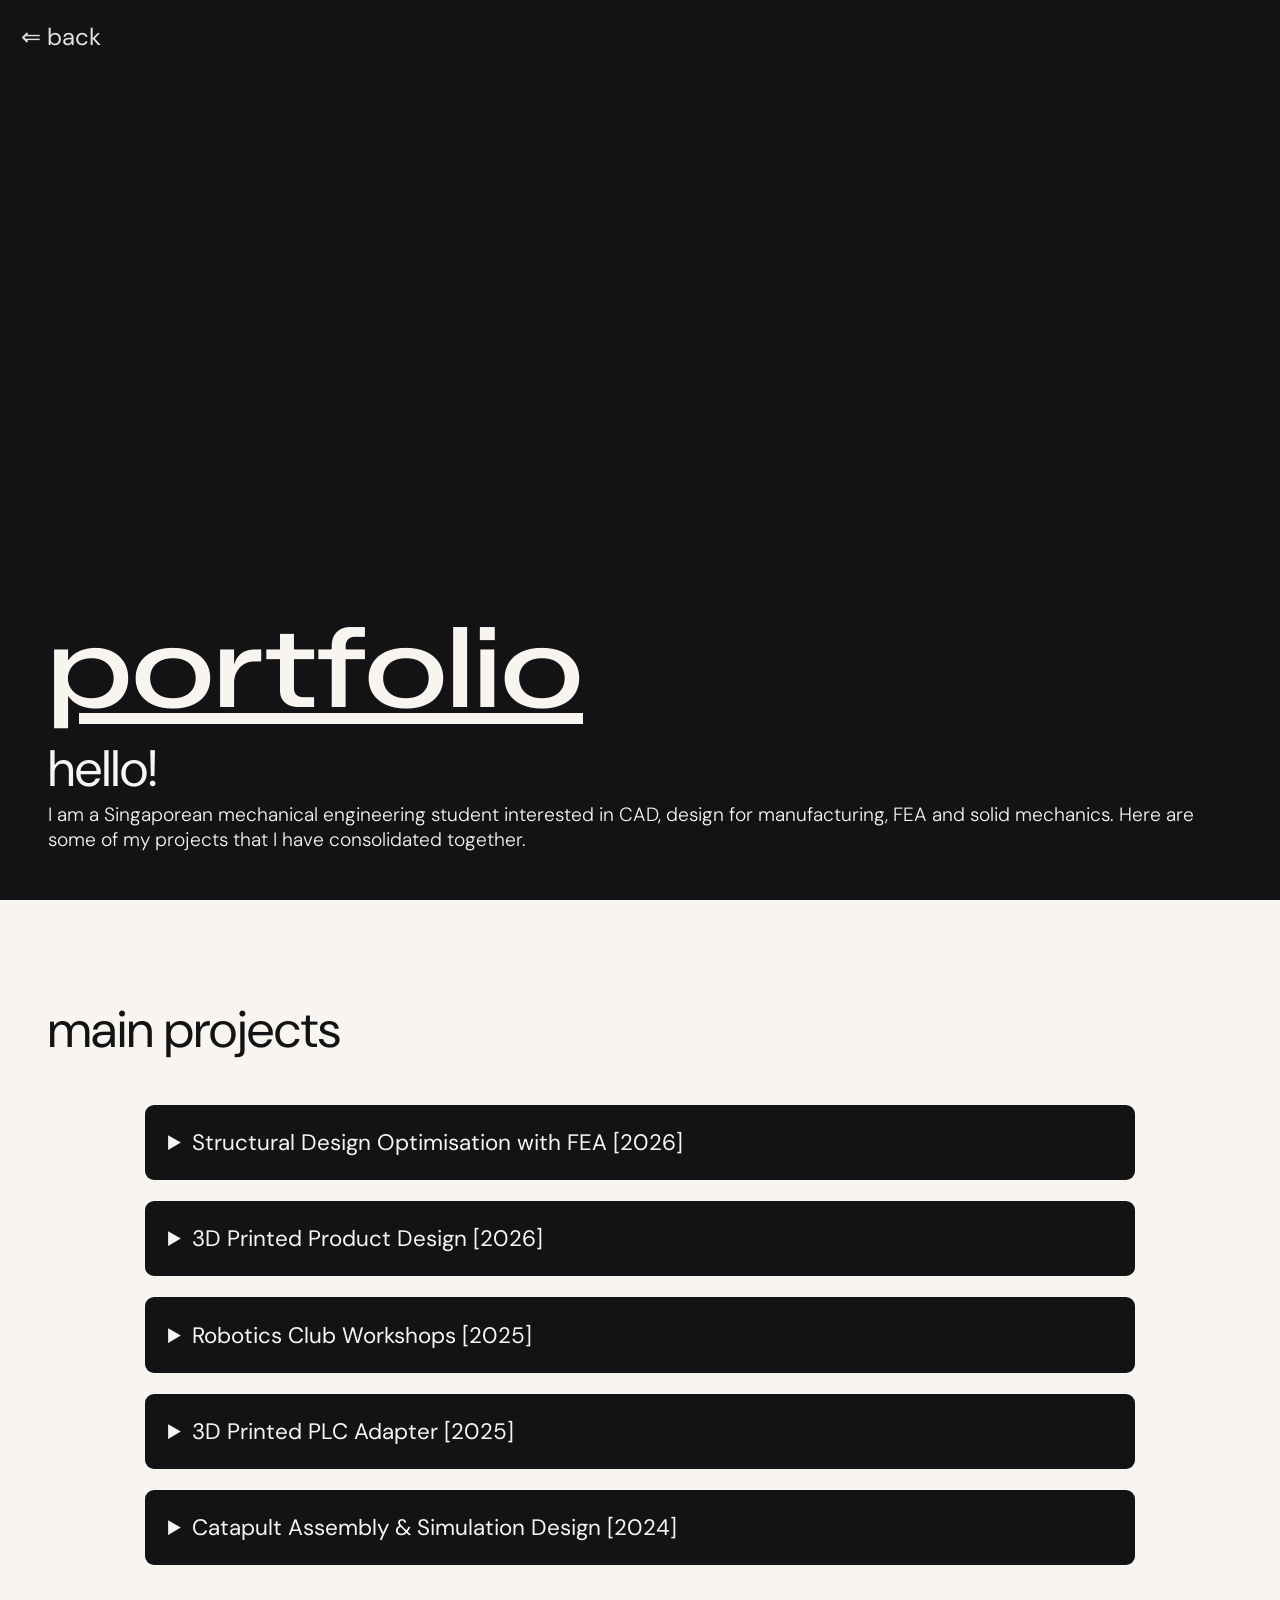
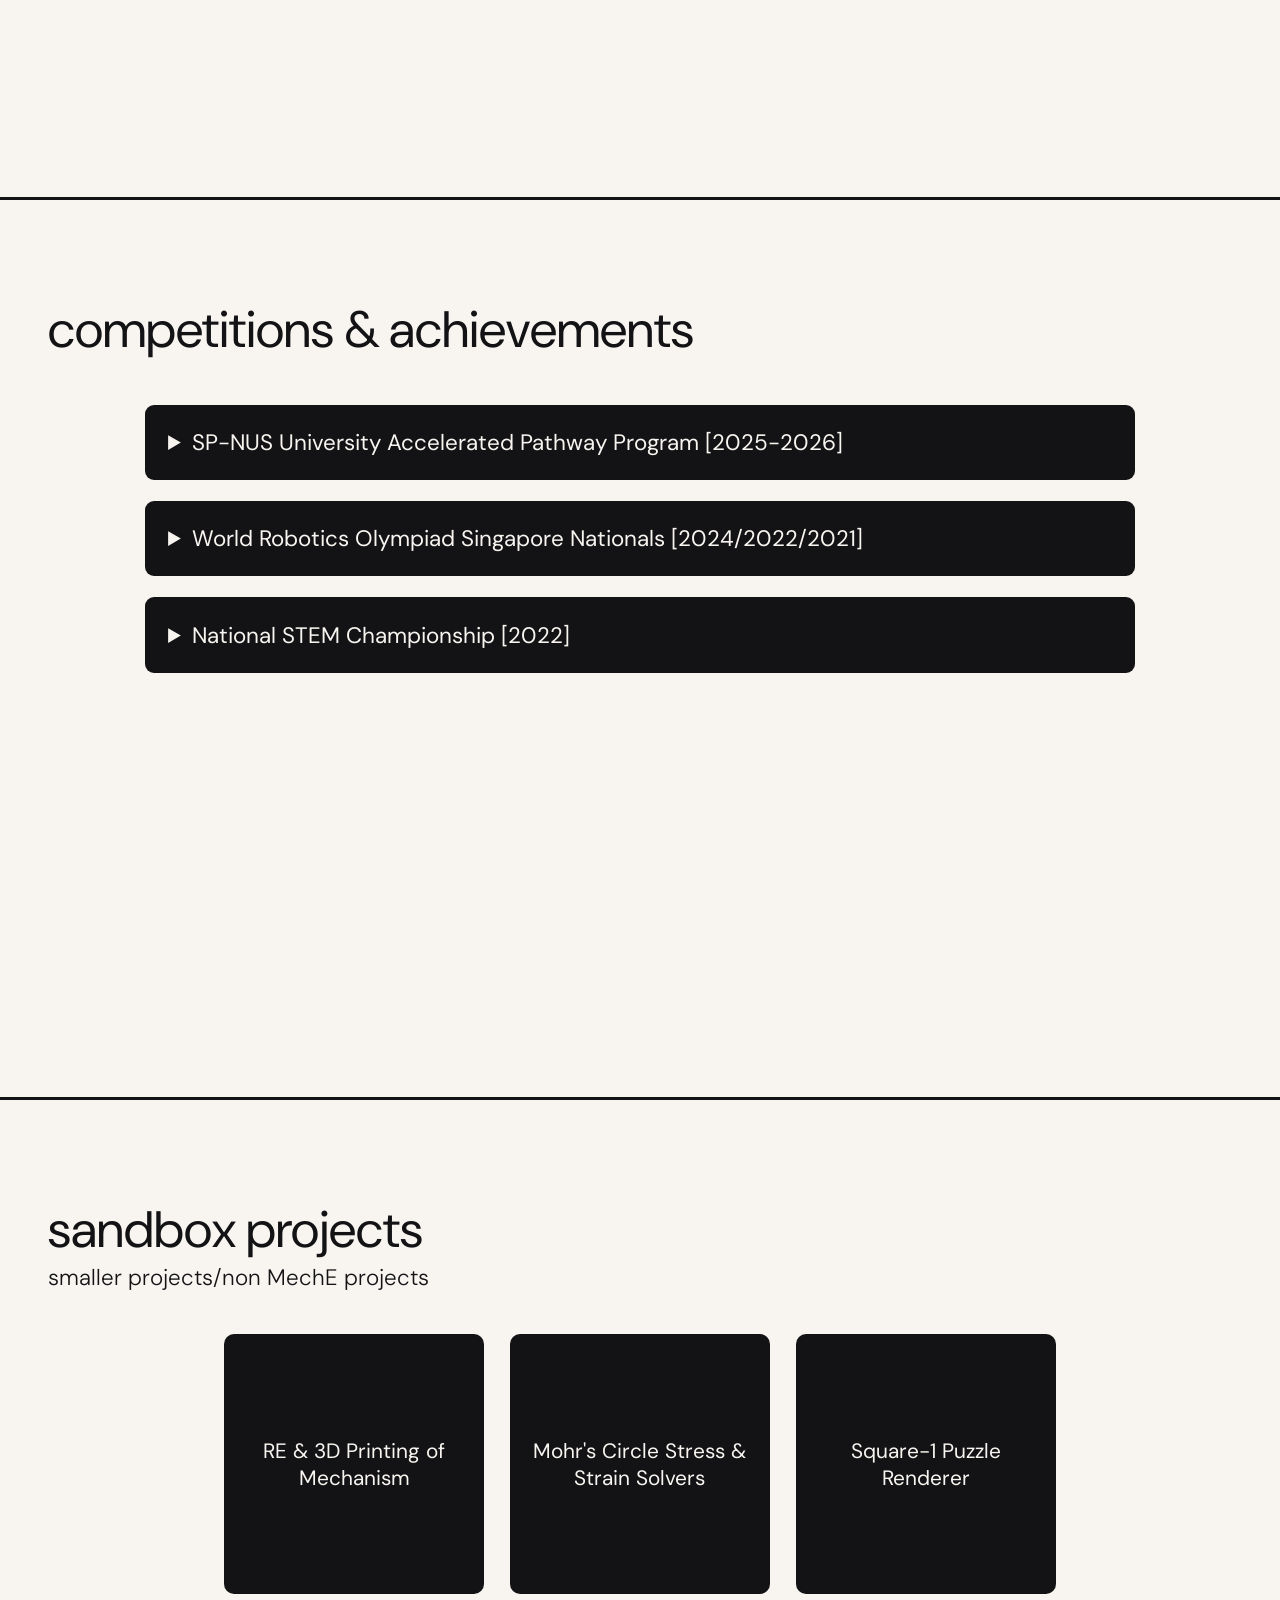
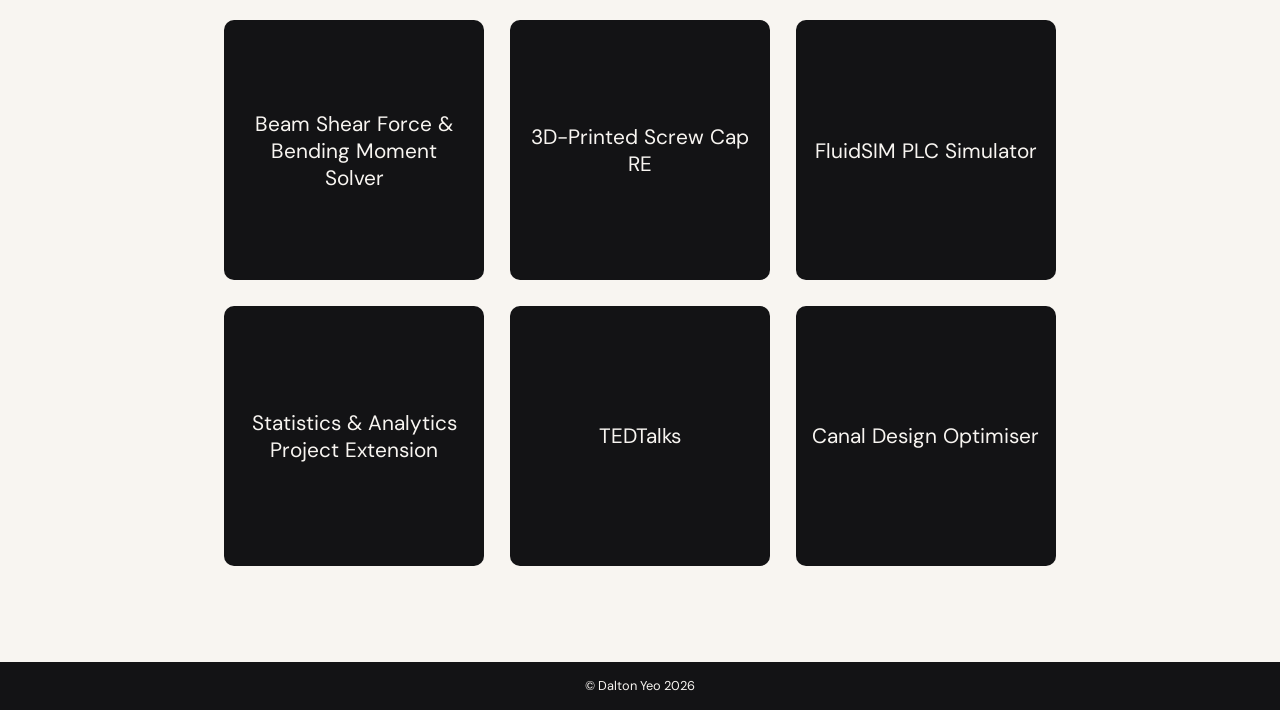
==== portfolio/index.html @ 09c87221 "redesigned website" ====
<!DOCTYPE html>
<html lang="en">

<head>
    <meta charset="UTF-8">
    <meta name="viewport" content="width=device-width, initial-scale=1.0">
    <title>daltonyzj</title>
    <link rel="stylesheet" href="/styles.css">
    <link rel="icon" type="image/png" href="/images/favicon_new.png">
</head>

<body>
    <div id=navbar>
        <nav>
            <ul>
                <li> <a href="/index.html" class="invert">⇐ back </a></li>
            </ul>
        </nav>
    </div>
    <header id="other-header">
        <h1 class=fade-in>portfolio</h1>
        <h2 class=fade-in>hello!</h2>
        <h4 class=fade-in>I am a Singaporean mechanical engineering student interested in CAD, design for manufacturing,
            FEA and solid mechanics.
            Here are some of my projects that I have consolidated together.
        </h4>
    </header>
    <section id="white" class="bottom-border dropdowns projects">
        <h2> main projects</h2>
        <br><br>
        <div class="dropdowns">
            <details>
                <summary>Structural Design Optimisation with FEA [2026]</summary>
                <div class=details>
                    <br>
                    <div class="carousel">
                        <button class="carousel-btn prev">&#8592;</button>
                        <button class="carousel-btn next">&#8594;</button>
                        <ul>
                            <li class="slide" data-active> <img src="/images/2026_FEA_01.png"> </li>
                            <li class="slide"> <img src="/images/2026_FEA_02.png"> </li>
                            <li class="slide"> <img src="/images/2026_FEA_03.png"> </li>
                            <li class="slide"> <img src="/images/2026_FEA_04.png"> </li>
                        </ul>
                    </div>

                    <br>
                    <div class="detaildesc first-bold">
                        <p> Objective: Optimise design of sheltered walkway with FEA and parametric sweeping
                            <br><br>
                        </p>
                        <p>
                            Used <strong>ANSYS</strong> Workbench, Spaceclaim & Mechanical to optimise given design<br>
                            Wrote script in ANSYS SpaceClaim to parametrically create model given column diameter<br>
                            Applied loads and boundary conditions in ANSYS Mechanical to reflect given loading
                            parameters<br>
                            Performed parametric sweeping of column diameter with ANSYS Workbench using data points<br>
                            Obtained regression model of stresses produced in column that closely agreed with hand
                            calculations<br>
                        </p>
                    </div>
                </div>
            </details>
            <br>
            <details>
                <summary>3D Printed Product Design [2026]</summary>
                <div class=details>
                    <br>
                    <div class="carousel">
                        <button class="carousel-btn prev">&#8592;</button>
                        <button class="carousel-btn next">&#8594;</button>
                        <ul>
                            <li class="slide" data-active> <img src="/images/2026_3DP_01.png"> </li>
                            <li class="slide"> <img src="/images/2026_3DP_02.png"> </li>
                            <li class="slide"> <img src="/images/2026_3DP_03.png"> </li>
                            <li class="slide"> <img src="/images/2026_3DP_04.jpeg"> </li>
                            <li class="slide"> <img src="/images/2026_3DP_05.png"> </li>
                        </ul>
                    </div>
                    <br>
                    <div class="detaildesc first-bold">
                        <p> Objective: Design a 3D printed casing with a fidget mechanism and a kid-friendly design
                            <br><br>
                        </p>
                        <p>
                            Designed the main body and fidget mechanism with <strong>SOLIDWORKS</strong> <br>
                            Designed a fully print-in-place bistable switch and compliant spring<br>
                            Iterated through different designs to optimise leaf spring strength and switch
                            smoothness<br>
                            Optimised design to click well despite the unconventional print orientation<br>
                            Helped teammates to optimise design of lid's latch for 3D Printing
                        </p>
                    </div>
                </div>
            </details>
            <br>
            <details>
                <summary> Robotics Club Workshops [2025]</summary>
                <div class="detail">
                    <br>
                    <div class="carousel">
                        <button class="carousel-btn prev">&#8592;</button>
                        <button class="carousel-btn next">&#8594;</button>
                        <ul>
                            <li class="slide" data-active> <img src="/images/2025_RCW_01.png"> </li>
                            <li class="slide"> <img src="/images/2025_RCW_02.png"> </li>
                            <li class="slide"> <img src="/images/2025_RCW_03.JPG"> </li>
                            <li class="slide"> <img src="/images/2025_RCW_04.png"> </li>
                            <li class="slide"> <img src="/images/2025_RCW_05.png"> </li>
                            <li class="slide"> <img src="/images/2025_RCW_06.png"> </li>
                            <li class="slide"> <img src="/images/2025_RCW_07.png"> </li>
                        </ul>
                    </div>

                    <br>
                    <div class="detaildesc first-bold">
                        <p> Objective: Organise workshops about different STEM skills to club members <br><br> </p>
                        <p>
                            Organised 4 workshops and co-organised 5 workshops ranging from mechanical, electrical and
                            software skills<br>
                            Taught C++, Fusion 360 and Autodesk Inventor to 100+ participants in total<br>
                            Developed skills in teaching, event management, and visual communication with PowerPoint<br>
                        </p>
                    </div>
                </div>
                <br>
            </details>
            <br>
            <details>
                <summary>3D Printed PLC Adapter [2025]</summary>
                <div class="detail">
                    <br>
                    <div class="carousel">
                        <button class="carousel-btn prev">&#8592;</button>
                        <button class="carousel-btn next">&#8594;</button>
                        <ul>
                            <li class="slide" data-active> <img src="/images/2025_PLC_01.png"> </li>
                            <li class="slide"> <img src="/images/2025_PLC_02.png"> </li>
                            <li class="slide"> <img src="/images/2025_PLC_03.jpg"> </li>
                        </ul>
                    </div>

                    <br>
                    <div class="detaildesc first-bold">
                        <p> Objective: Design a 3D printed quick release adapter for a PLC to a DIN rail <br><br> </p>
                        <p>
                            Designed the latching mechanism to use a given sliding catch with
                            <strong>SOLIDWORKS</strong> <br>
                            Utilised extension compliant mechanism to clamp sliding catch onto DIN rail <br>
                            Iterated different springs (compression, tension, leaf) to optimise performance and assembly
                            ease <br>
                            Applied design for additive manufacturing principles to allow for fully print-in-place
                            design <br>
                        </p>
                    </div>
                </div>
                <br>
            </details>
            <br>
            <details>
                <summary>Catapult Assembly & Simulation Design [2024]</summary>
                <div class="detail">
                    <br>
                    <div class="carousel">
                        <button class="carousel-btn prev">&#8592;</button>
                        <button class="carousel-btn next">&#8594;</button>
                        <ul>
                            <li class="slide" data-active> <img src="/images/2024_CAS_01.jpg"> </li>
                            <li class="slide"> <img src="/images/2024_CAS_02.jpg"> </li>
                            <li class="slide"> <img src="/images/2024_CAS_03.jpg"> </li>
                            <li class="slide"> <img src="/images/2024_CAS_04.jpeg"> </li>
                        </ul>
                    </div>

                    <br>
                    <div class="detaildesc first-bold">
                        <p> Objective: Model a Catapult Assembly in Inventor for Dynamic Simulation Testing <br><br>
                        </p>
                        <p>
                            Extended on Year 1 Project to model and simulate catapult assembly in <strong>Autodesk
                                Inventor</strong><br>
                            Self-taught skills on making Inventor Assemblies and Dynamic Simulations <br>
                            Learnt about Bolted Connections and Spur Gear Creator within Inventor Design Accelerator
                            <br>
                            Applied dynamic simulation results to optimise design of cataput and seat <br>
                        </p>
                    </div>
                </div>
                <br>
            </details>
            <br>


        </div>
    </section>
    <section id=white class="bottom-border">
        <h2> competitions & achievements</h2>
        <br><br>
        <div class="dropdowns">
            <details>
                <summary>SP-NUS University Accelerated Pathway Program [2025-2026]</summary>
                <div class="detail">
                    <br>
                    <div class="detaildesc last-bold">
                        <p>
                            First ever student in MAE to take 3 NUS courses alongside SP curriculum<br>
                            Gained skills in circuit analysis, motors and sensors in ME2105 [Principles of Mechatronics
                            & Automation]<br>
                            Developed knowlegde in statics & material selection in ME1103 [Principles of Mechanics &
                            Materials]<br>
                            Learnt about professional project management in PF1101A [Project Management & Finance]
                        </p>
                        <p> Achieved A+ for ME2105 & ME1103, A- for PF1101A</p>
                    </div>
                </div>
            </details>
            <br>
            <details>
                <summary>World Robotics Olympiad Singapore Nationals [2024/2022/2021]</summary>
                <div class="detail">
                    <br>
                    <div class="carousel">
                        <button class="carousel-btn prev">&#8592;</button>
                        <button class="carousel-btn next">&#8594;</button>
                        <ul>
                            <li class="slide" data-active> <img src="/images/WRO_01.png"> </li>
                            <li class="slide"> <img src="/images/WRO_02.jpeg"> </li>
                            <li class="slide"> <img src="/images/WRO_03.png"> </li>
                            <li class="slide"> <img src="/images/WRO_04.jpeg"> </li>
                            <li class="slide"> <img src="/images/WRO_05.jpeg"> </li>
                            <li class="slide"> <img src="/images/WRO_06.JPG"> </li>
                        </ul>
                    </div>

                    <br>
                    <div class="detaildesc last-bold">
                        <p>
                            Participated in Future Innovators (2021), Future Engineers (2022) and RoboMission (2024)<br>
                            [FI] Worked on electronics to use pressure sensors and capacitors to create a model of an
                            energy producing walkway panel<br>
                            [FE] Designed chassis with differential gear system for steering, to create an autonomous
                            driving vehicle<br>
                            [RM] Designed main rack and pinion manipulator to stack game pieces into towers to complete
                            missions<br>
                        </p>
                        <p> Awarded Judges' Commendation Award in 2022 FE, 7th place in 2024 RM Finals</p>
                    </div>
                </div>
            </details>
            <br>
            <details>
                <summary>National STEM Championship [2022]</summary>
                <div class="detail">
                    <br>
                    <div class="carousel">
                        <button class="carousel-btn prev">&#8592;</button>
                        <button class="carousel-btn next">&#8594;</button>
                        <ul>
                            <li class="slide" data-active> <img src="/images/2022_NSC_01.png"> </li>
                            <li class="slide"> <img src="/images/2022_NSC_02.png"> </li>
                            <li class="slide"> <img src="/images/2022_NSC_03.png"> </li>
                            <li class="slide"> <img src="/images/2022_NSC_04.png"> </li>
                        </ul>
                    </div>
                    <br>
                    <div class="detaildesc last-bold">
                        <p>
                            Singaporean televised competition about STEM communication <br>
                            Tasked to use 3D-Pens to create a stable structure under swaying, and to explain the
                            methodology <br>
                            Explained about structure stability, shape rigidity, design iterations and additive
                            manufacturing<br>
                            Previous challenges involved designing projectiles, explaining scientific phenomena to
                            children, and programming<br>
                        </p>
                        <p>Achieved Semi-finalist position, 12th out of 40 teams</p>
                    </div>
                </div>
        </div>
        </details>
        </div>
    </section>
    <section id=white>
        <h2> sandbox projects</h2>
        <h5 id="sandbox-subtext">smaller projects/non MechE projects</h5>
        <br><br>
        <div class="card-overlay"></div>
        <div class="sandbox">
            <div class="card">
                <h3 class="card-title"> RE & 3D Printing of Mechanism</h3>
                <div class="card-content">
                    <br>
                    <img src="/images/SB_REMECHANISM.png">
                    <br><br>
                    <p> I extended on a reverse engineering project to not just recreate a mechanism based off a video,
                        but
                        also to design it with design for additive manufacturing principles for it to be printed. By
                        using Autodesk Inventor,
                        I designed the mechanism with chamfered T slots to allow for the base to be printed without
                        supports, and designing
                        external circlips and circlip grooves to hold the gears in place without needing to buy standard
                        circlip parts.
                    </p>
                </div>
            </div>
            <div class="card">
                <h3 class="card-title">Mohr's Circle Stress & Strain Solvers</h3>
                <div class="card-content">
                    <br>
                    <img src="/images/SB_mohrscircle.png">
                    <br>
                    <p>I made a solver that draws the Mohr's Circle for a given plane stress state, or for a given
                        strain gauge
                        rosette state, and finds the principle values.<br>
                        The Mohr's Stress Circle works by finding the center and radius of the actual circle, and
                        finding the angle of the points on the fixed
                        R6 circle in the center, so that the circle always fits in the view regardless of the actual
                        range of stresses. The principle values and
                        joint values are also determined by the angles. When the stress in the z-direction is a
                        principle stress, circles representing the
                        other planes are rendered to show values like maximum shear stress.<br>
                        The Mohr's Strain Circle works by taking in the strain gauge rosette setup, and the three
                        values, to draw where their points are on the R6
                        circle. Instead of using McClintock's Method, the circle uses formulas for the shear strain of
                        one of the points, to determine the other coordinates
                        and the center of the circle. The construction lines for McClintock's Method are also shown, as
                        well as the principle strains.<br><br>
                        The solver can be found <a target="_blank"
                            href="https://www.desmos.com/calculator/dtc55god8k">at this link</a>.
                    </p>
                </div>
            </div>
            <div class="card">
                <h3 class="card-title"> Square-1 Puzzle Renderer</h3>
                <div class="card-content">
                    <br>
                    <video autoplay loop muted playsinline height="300px">
                        <source src="/images/SB_squanrendererdemo.mp4" type="video/mp4">
                    </video>
                    <br>
                    <p>I made a renderer/simulator of the Square-1 twisty puzzle, a Rubik's cube variant that I
                        speedsolve.<br>
                        I used Processing to create a program that takes in setup moves and executed moves and animated
                        the executed moves on a rendered
                        virtual cube.
                        It works by storing the puzzle's state as two arrays for the upper and bottom layers, and
                        operations either cycle an array or swap
                        data in the array, and can also be used to check if the puzzle is in a valid state by summing a
                        subset of the array.
                        The moves to be applied to the puzzle are stored as an array of coordinates, that dictate the
                        rotation of the layers.
                    </p>
                </div>
            </div>
            <div class="card">
                <h3 class="card-title"> Beam Shear Force & Bending Moment Solver</h3>
                <div class="card-content">
                    <br>
                    <img src="/images/SB_sfbmsolver.png">
                    <br>
                    <p>I made a solver that finds and draws the shear force and bending moment diagrams of a beam under
                        loading.<br>
                        The solver takes in the loading condition of the beam through an array that represents the point
                        loads,
                        and maximum one UDL. It then calculates the reactions at each support, depending on the setup,
                        and creates another array
                        of the forces applied to the beam. It then takes the sum of forces of a subset of said array,
                        varying by a section that moves
                        across the beam, and plots the sum as the shear force. UDLs are settled as a seperate linear
                        section of the SF diagram, joined
                        as a piecewise function. The resulting SF diagram is then integrated, to get the BM diagram.
                        Both diagrams are scaled to fit in the view,
                        while remaining to scale.<br><br>
                        The SFBM solver can be found in the <a href="resources.html">resources page</a>, or through <a
                            target="_blank" href="/pdfs/SFBM_desmoscalculator.pdf">this link</a>
                    </p>
                </div>
            </div>
            <div class="card">
                <h3 class="card-title"> 3D-Printed Screw Cap RE</h3>
                <div class="card-content">
                    <br>
                    <img src="/images/SB_lubecapRE.png">
                    <br>
                    <p>I reverse engineered and 3D-printed a lube cap for my cube lubricants to replace the original
                        fragile cap.<br>
                        Due to the original design using a child-proof cap, the inner lining of the cap frequently
                        broke, causing it to be stuck on the threads, making it hard to
                        remove. Thus, my design is only one part, and is thicker to prevent fracture of the cap. I used
                        standard metrology methods with a vernier caliper to capture
                        critical dimensions, and modelled my design in Autodesk Inventor. Afterwards, I printed and
                        tested my design. This was my first time trying out 3D-printed threads,
                        and I found my attempt able to hold onto the lube bottle well, without much backlash or
                        looseness.
                    </p>
                </div>
            </div>
            <div class="card">
                <h3 class="card-title"> FluidSIM PLC Simulator</h3>
                <div class="card-content">
                    <br>
                    <img src="/images/SB_PLCsim.png">
                    <br>
                    <p>I made a Omron PLC simulator inside FluidSIM to simulate electro-pnuematic PLC circuits and PLC
                        programs.<br>
                        As the PLC programming software we use is not available for us to download on our laptops, it
                        was difficult for us to test programs for our lab tests and exams to see
                        if they worked. Since we were given access to FluidSIM, I created a PLC simulator using
                        electromechanical componentsF in the FluidSIM library.
                        It works by abstracting the logic of the function blocks like TON and CTD blocks with relay
                        logic, and communication from the PLC to the CPU(program) also works on relays
                        and coils. I managed to gain a better understanding of electro-pnuematic systems, as well as how
                        PLC logic works, and was able to accurately test my programs for lab tests.
                    </p>
                </div>
            </div>
            <div class="card">
                <h3 class="card-title"> Statistics & Analytics Project Extension</h3>
                <div class="card-content">
                    <br>
                    <img src="/images/SB_SAEextension.png">
                    <br>
                    <p>I extended my statistics and analytics project by creating WSSE-k Plot Generators and
                        Evolutionary Feature Selection Models to optimise data models.<br>
                        For this project, it involved predicting a cohort of student's risk of needing academic
                        intervention programs based on their scores, and
                        wanted us to create models that could do so.
                        Instead of just typical k-means clustering and decision tree models, I wanted to see how these
                        models could be objectively optimised. The WSSE-k Plot generator works by iterating the k value
                        in the counting
                        loop, finding individual squared errors from the centroid and summing them together into a
                        table. The table is then
                        plotted to give the WSSE-k plot, which was used in the project to find the optimal k value for
                        different models.<br>
                        I also experimented with a Evolutionary Feature Selection Model to choose the variables for
                        regression models. I tested forward
                        selection and backward elimination to iteratively pick variables that could predict the
                        student's final score and thus their risk. The
                        models were then sorted by their R^2 value to show which set of variables worked the best. In
                        the end, I found backward elimination was
                        more effective, but found desicion tree models to be more nuanced in analysing and classifying
                        the data.
                    </p>
                </div>
            </div>
            <div class="card">
                <h3 class="card-title"> TEDTalks</h3>
                <div class="card-content">
                    <br>
                    <img src="/images/SB_TEDTalks.png">
                    <br>
                    <p>TEDTalks is a personal project where me and my friends in secondary school would create resources
                        and have online calls in a server teaching different subjects to our peers. <br>
                        I created O level E Math, A Math and Chemistry slides that I would teach to my peers to help
                        them clarify
                        their doubts, allowing them to get a better understanding of the content taught in school. I
                        would also teach
                        about other STEM areas that interested me, like further calculus and basic quantum mechanics, to
                        share my interest
                        with others. In total, we managed to get <strong>~300</strong> people to join our server, and
                        had calls of up to
                        <strong>45+</strong> people at once.
                    </p>
                </div>
            </div>
            <div class="card">
                <h3 class="card-title"> Canal Design Optimiser</h3>
                <div class="card-content">
                    <br>
                    <img src="/images/SB_canal.png">
                    <br>
                    <p>I made a Desmos solver that optimises the dimensions of a canal to hold the most water given the
                        inital dimensions of a canal.<br>
                        As part of my Secondary 3 project, I wanted to take the idea of using the same materials to
                        optimise the canal's capacity to
                        be more formalised and general. The way it works is by drawing the initial canal with absolute
                        functions, and drawing half a hexagon
                        of equivalent area. I also wrote an essay explaining my methodology, for how the initial canal
                        is drawn, how the dimensions are obtained
                        from the actual canal, and how the canal was optimised. <br>
                        The essay can be found <a target="_blank" href="pdfs/canalessay.pdf">here.</a>
                    </p>
                </div>
            </div>
        </div>
    </section>
    <footer class=black-footer>
        <p>© Dalton Yeo 2026</p>
    </footer>
</body>
<script src="/carousel.js"></script>
<script src="/expand.js"></script>

</html>
---- styles.css ----
@import url('https://fonts.googleapis.com/css2?family=Zalando+Sans+Expanded:ital,wght@0,200..900;1,200..900&display=swap');
@import url('https://fonts.googleapis.com/css2?family=DM+Sans:ital,opsz,wght@0,9..40,100..1000;1,9..40,100..1000&display=swap');

:root {
    --white: #F8F5F1;
    --black: #131315;
    --red: #EB5160;
    --blue: #3083DC;
    --green: #2EBFA5;
}

* {
    margin: 0;
    padding: 0;
    box-sizing: border-box;
}

html {
    font-family: DM Sans;
    scroll-behavior: smooth;
}

header {
    height: 100dvh;
    padding: 3em;

    text-align: left;
    background-color: var(--black);
}

#main-header {
    position: relative;
    text-align: left;
}

#other-header {
    align-content: end;

}

#title {
    position: absolute;
    left: 3em;
    bottom: 3em;
}

h1 {
    font-family: Zalando Sans Expanded;
    font-weight: 500;
    font-size: clamp(2rem, 10vw, 7em);
    color: var(--white);
    text-decoration: underline;
}

h2 {
    font-size: clamp(1.5rem, 5vw, 3.2em);
    font-weight: 400;
    color: var(--white);
}

h3 {
    font-size: clamp(1rem, 3vw, 2em);
    font-weight: 400;
    color: var(--white);
}

#svg {
    position: absolute;

    width: 100%;
    height: 100%;

    left: 50%;
    top: 50%;

    transform: translate(-50%, -50%);
}

#curve {
    fill: none;
    stroke: var(--white);
    stroke-width: 0.03;
    stroke-linecap: round;
    stroke-linejoin: round;
}


section {
    min-height: 100dvh;
    display: flex;
    flex-direction: column;
    padding: 6em 3em;
}

#home {
    padding: 0;
    display: flex;
    flex-direction: row;
    flex-wrap: wrap;
}

#home>div {
    height: 100dvh;
    flex: 1 1 320px;
    position: relative;
    align-content: center;
    overflow: hidden;
}

#portfolio-bg,
#resources-bg {
    position: absolute;
    inset: 0;

    height: 100%;
    width: 100%;
    object-fit: cover;
    object-position: 15%;
    z-index: -100;

    filter: saturate(0.1) brightness(0.25);
    transition: 0.35s ease-in-out;
}

#resources-bg {
    object-position: 32%;
    filter: saturate(0.1) brightness(0.6);
}

#home>div>div {
    width: fit-content;
    transition: 0.35s;
    transition-timing-function: ease-in-out;
    justify-self: center;
    z-index: 50;
}

a.homepage {
    color: var(--white);
    justify-self: center;
    align-self: center;
    text-decoration: none;
    font-size: 1.7em;
    transition: 0.35s;
    transition-timing-function: ease-in-out;
    z-index: 50;
}

a.homepage:hover {
    text-decoration: underline;
    transform: scale(2);
    transition: 0.35s;
    transition-timing-function: ease-in-out;
    z-index: 50;
}

body:has(#portfolio a.homepage:hover) #portfolio,
body:has(#resources a.homepage:hover) #resources {
    transform: scale(1.1);
    transition-timing-function: ease-in-out;
    transition: 0.35s;
}

body:has(#portfolio a.homepage:hover) #portfolio-bg,
body:has(#resources a.homepage:hover) #resources-bg {
    filter: saturate(1) brightness(0.7);
    transition-timing-function: ease-in-out;
    transition: 0.35s;
}


footer {
    background-color: var(--white);
    padding: 1.2em;
    align-content: center;
    text-align: center;
    font-size: 0.8em;
}

.black-footer {
    background-color: var(--black);
    color: var(--white);
}

.fade-in {
    opacity: 0;
    animation: fadeIn 0.3s ease-out 0.4s forwards;
}

#subtext {
    animation-delay: 0.9s;
}

@keyframes fadeIn {
    from {
        opacity: 0;
        transform: translateY(8px);
    }

    to {
        opacity: 1;
        transform: translateY(0);
    }
}


h4 {
    color: var(--white);
    font-size: clamp(0.8rem, 1.5vw, 1.6em);
    font-weight: 300;
}

nav {
    font-family: DM Sans;
    position: fixed;
    padding: 1.3em;
    mix-blend-mode: difference;
}

li {
    list-style-type: none;
}

li>a {
    text-decoration: none;
    font-size: 1.5em;
}

.invert {
    color: var(--white);
}

li>a:hover {
    text-decoration: underline;
}

#white {
    background-color: var(--white);
}

#white>h2 {
    color: var(--black);
}

.bottom-border {
    border-bottom: 3px solid var(--black);
}



details {
    width: min(55em, 100%);
    padding: 1em;
    background-color: var(--black);
    color: var(--white);
    font-size: large;
    border-radius: 0.5em;
}

summary {
    padding: clamp(0.02rem, 0.4vw, 0.5em);
    font-size: clamp(0.1rem, 3.5vw, 1.4rem);
}

section .dropdowns {
    display: grid;
    place-items: center;
}

.detail {
    display: grid;
    place-items: center;
}

.detaildesc {
    text-align: left;
    padding: 0.5em;
    line-height: 150%;
    max-width: 900px;
}

summary:hover {
    text-decoration: underline;
    cursor: pointer;
}

.detail {
    display: grid;
    place-items: center;
}

.detaildesc {
    text-align: left;
    padding: 0.5em;
    line-height: 150%;
    max-width: 900px;
}

.detaildesc>p {
    font-size: clamp(0.1rem, 3.5vw, 1.2rem);
    line-height: 1.4;
}

.first-bold>p:first-child {
    font-weight: bold;
    font-size: clamp(0.1rem, 3.5vw, 1.2rem);
    line-height: 1.3;
}

.last-bold>p:last-child {
    font-weight: bold;
    font-size: clamp(0.1rem, 3.5vw, 1.2rem);
    line-height: 1.3;
}


.carousel {
    position: relative;
    width: min(550px, 95%);
    aspect-ratio: 7 / 5;
    margin: auto;
    overflow: visible;
}

.carousel ul {
    list-style: none;
    margin: 0;
    padding: 0;
    height: calc(100%-2px);
    position: relative;
}

.slide {
    position: absolute;
    inset: 0;
    opacity: 0;
    transition: opacity 300ms ease-in-out;
}

.slide[data-active] {
    opacity: 1;
    position: relative;
    z-index: 1;
}

.slide>img,
.slide[data-active]>img {
    border-radius: 8px;
    border: 2px solid var(--white);
}


.slide img {
    width: 100%;
    height: 100%;
    object-fit: cover;

    box-sizing: border-box;
    display: block;
}

.carousel-btn {
    position: absolute;
    top: 50%;
    transform: translateY(-50%);
    background: rgba(0, 0, 0, 0.4);
    color: white;
    border: none;
    font-size: clamp(0.1rem, 3vw, 1.2rem);
    padding: 0.4em 0.7em;
    cursor: pointer;
    z-index: 10;
    border-radius: 0.3em;
}

.carousel-btn.prev {
    left: 10px;
}

.carousel-btn.next {
    right: 10px;
}

.carousel-btn:hover {
    background: rgba(0, 0, 0, 0.7);
}

h5#sandbox-subtext {
    color: var(--black);
    font-size: clamp(0.2rem, 3vw, 1.4rem);
    font-weight: 300;
}

.sandbox {
    display: grid;
    grid-template-columns: repeat(auto-fill, minmax(clamp(80px, 20vw, 200px), 1fr));
    grid-gap: 1.6rem;
    width: 65vw;
    align-self: center;
}

.card {
    display: flex;
    background-color: var(--black);
    padding: 1em;
    aspect-ratio: 1;
    border-radius: 10px;

    text-align: center;
    justify-content: center;
    align-items: center;

    transition-property: width, height, left, top, transform;
    transition-duration: 0.4s;
    transition-timing-function: cubic-bezier(0.075, 0.82, 0.165, 1);
}

.card.closing {
    transition-duration: 0.25s;
    transition-timing-function: ease-in-out;
}

.card.expanded.closing .card-content {
    animation: fadeOut 0.08s ease-in-out forwards;
}

@keyframes fadeOut {
    from {
        opacity: 1;
    }

    to {
        opacity: 0;
    }
}

.card-title {
    font-size: clamp(0.04rem, 2.8vw, 1.3rem);
    transition: 0.4s;
}

.card-content {
    display: none;
}

.card:hover {
    transform: translateY(-5px);
    cursor: pointer;
}

.card.expanded {
    position: fixed;

    z-index: 100;

    padding: 2em;

    overflow-y: auto;

    display: flex;
    flex-direction: column;

    align-items: flex-start;
    justify-content: flex-start;

    text-align: left;

}

.card.expanded:hover {
    transform: none;
}

.card.expanded .card-title {
    text-align: left;
    align-items: left;
    font-size: clamp(0.25rem, 4.5vw, 2em);
    text-decoration: underline;
    transition: 0.4s;
}

.card.expanded.shrinking .card-title {
    font-size: 1.4em;
    transition-duration: 0.25s;
}

.card.shrinking {
    transition-duration: 0.25s;
}

.card.expanded .card-content {
    display: block;
    color: var(--white);
    margin: 0;
    max-width: 70vw;
    text-align: left;
    align-self: center;
    font-size: clamp(0.1em, 3vw, 1em);
}

.card-overlay {
    position: fixed;
    inset: 0;

    background: rgba(0, 0, 0, 0.5);

    opacity: 0;
    pointer-events: none;

    transition: opacity 0.3s ease;

    z-index: 50;
}

.card-overlay.active {
    opacity: 1;
    pointer-events: auto;
}

.card-content>img,
.card-content>video {
    display: block;
    width: clamp(200px, 40vw, 800px);
    height: auto;
    margin: 0 auto;
    border: 2px solid var(--white);
    border-radius: 10px;
}

.card-placeholder {
    visibility: hidden;
}

.card-content>p>a {
    color: var(--white);
}

.filters {
    align-self: center;
    display: flex;
    flex-direction: wrap;
    gap: 1em;

    font-size: clamp(0.1rem, 4.5vw, 1.3rem);
    font-weight: 800;
}

.filters {
    display: flex;
    flex-wrap: wrap;
    gap: 1em;
}


select,
input {
    height: 2em;
    font-size: 0.9em;
    border: 1.5px solid var(--black);
    border-radius: 4px;
    font-family: DM Sans;
    padding: 0.2em;
    background-color: var(--white);
}

.table-container {
    width: 100%;
    overflow-x: auto;

    scrollbar-width: auto;
}

table {
    width: max-content;
    min-width: 70%;
    margin: 0 auto;
    border: 1.5px solid var(--black);
    border-collapse: collapse;
}

th,
td {
    border: 1.5px solid var(--black);
    padding: 0.3em 1em
}

td {
    font-size: 0.9em;
}

td:first-child {
    width: 25em;
}

td>a {
    text-decoration: none;
    color: var(--black);
}

td>a:hover {
    text-decoration: underline;
}

tr:first-child>td:first-child {
    text-align: left;
}
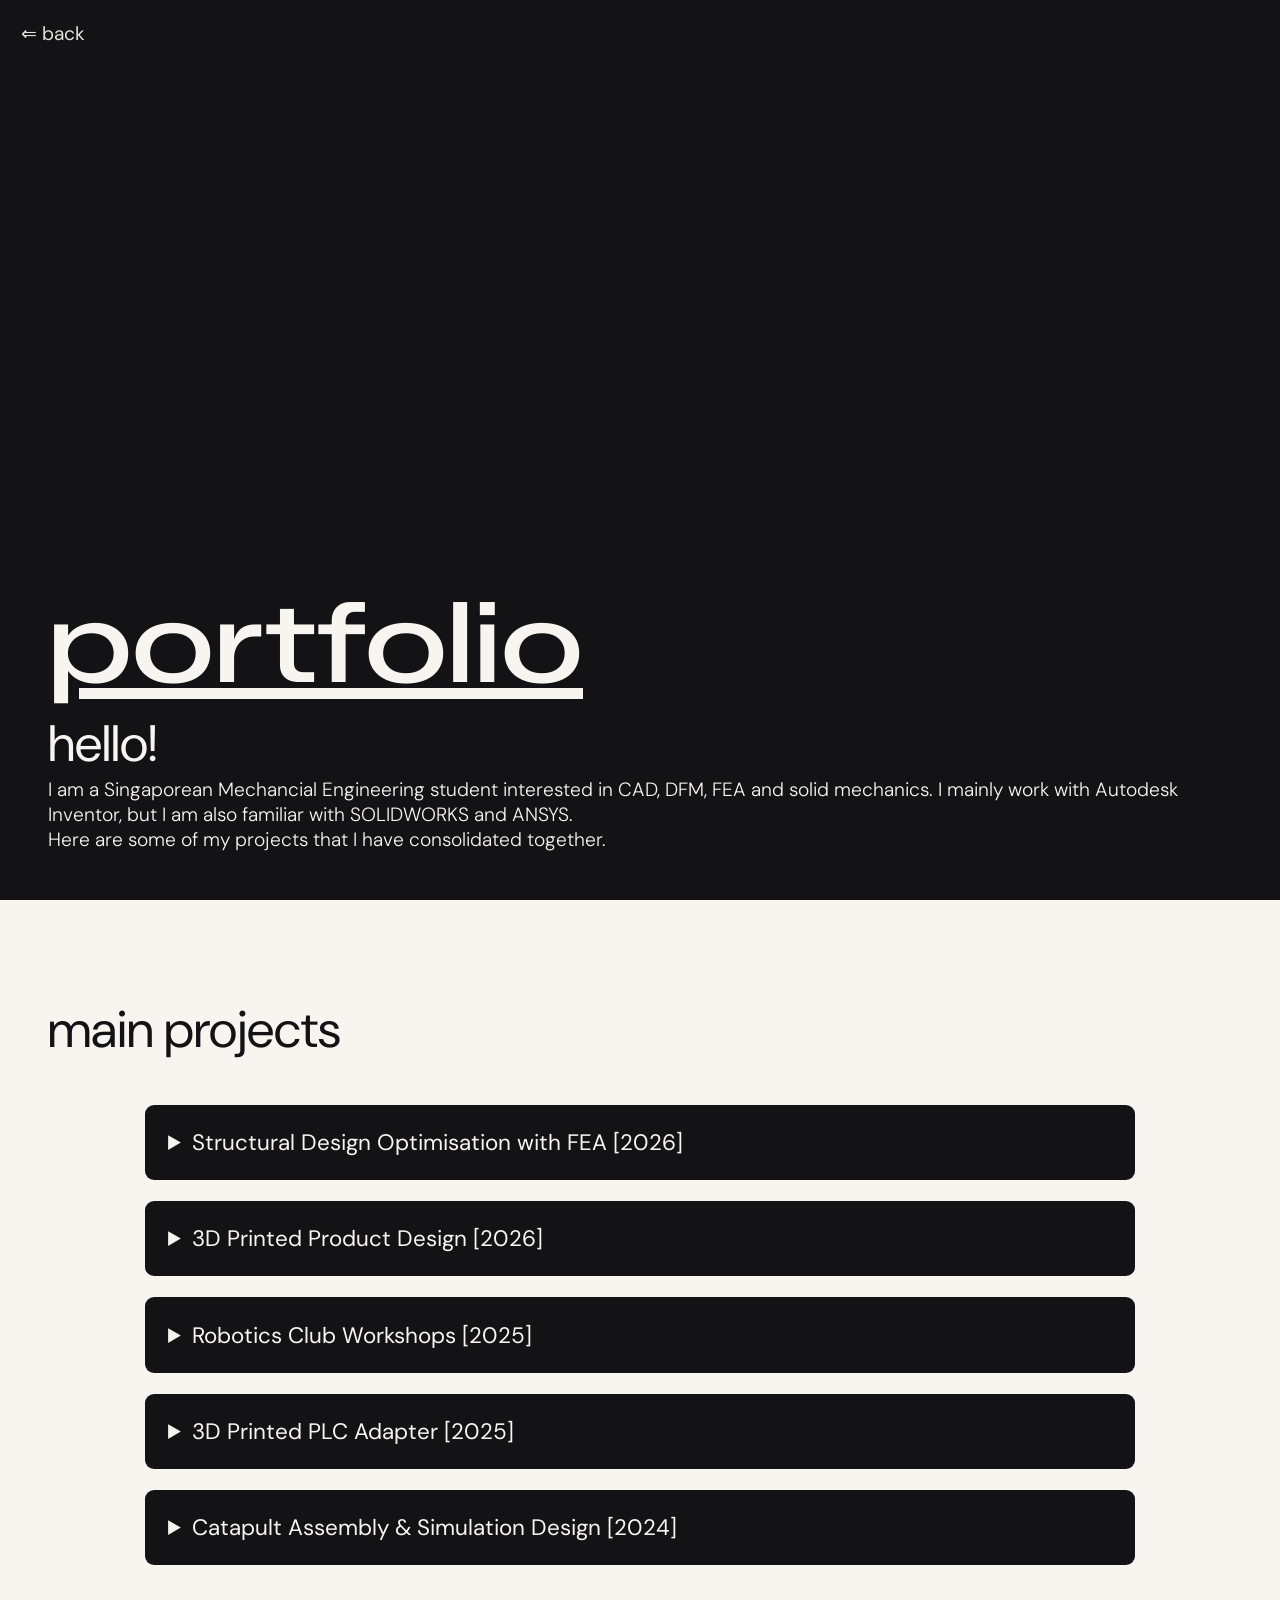
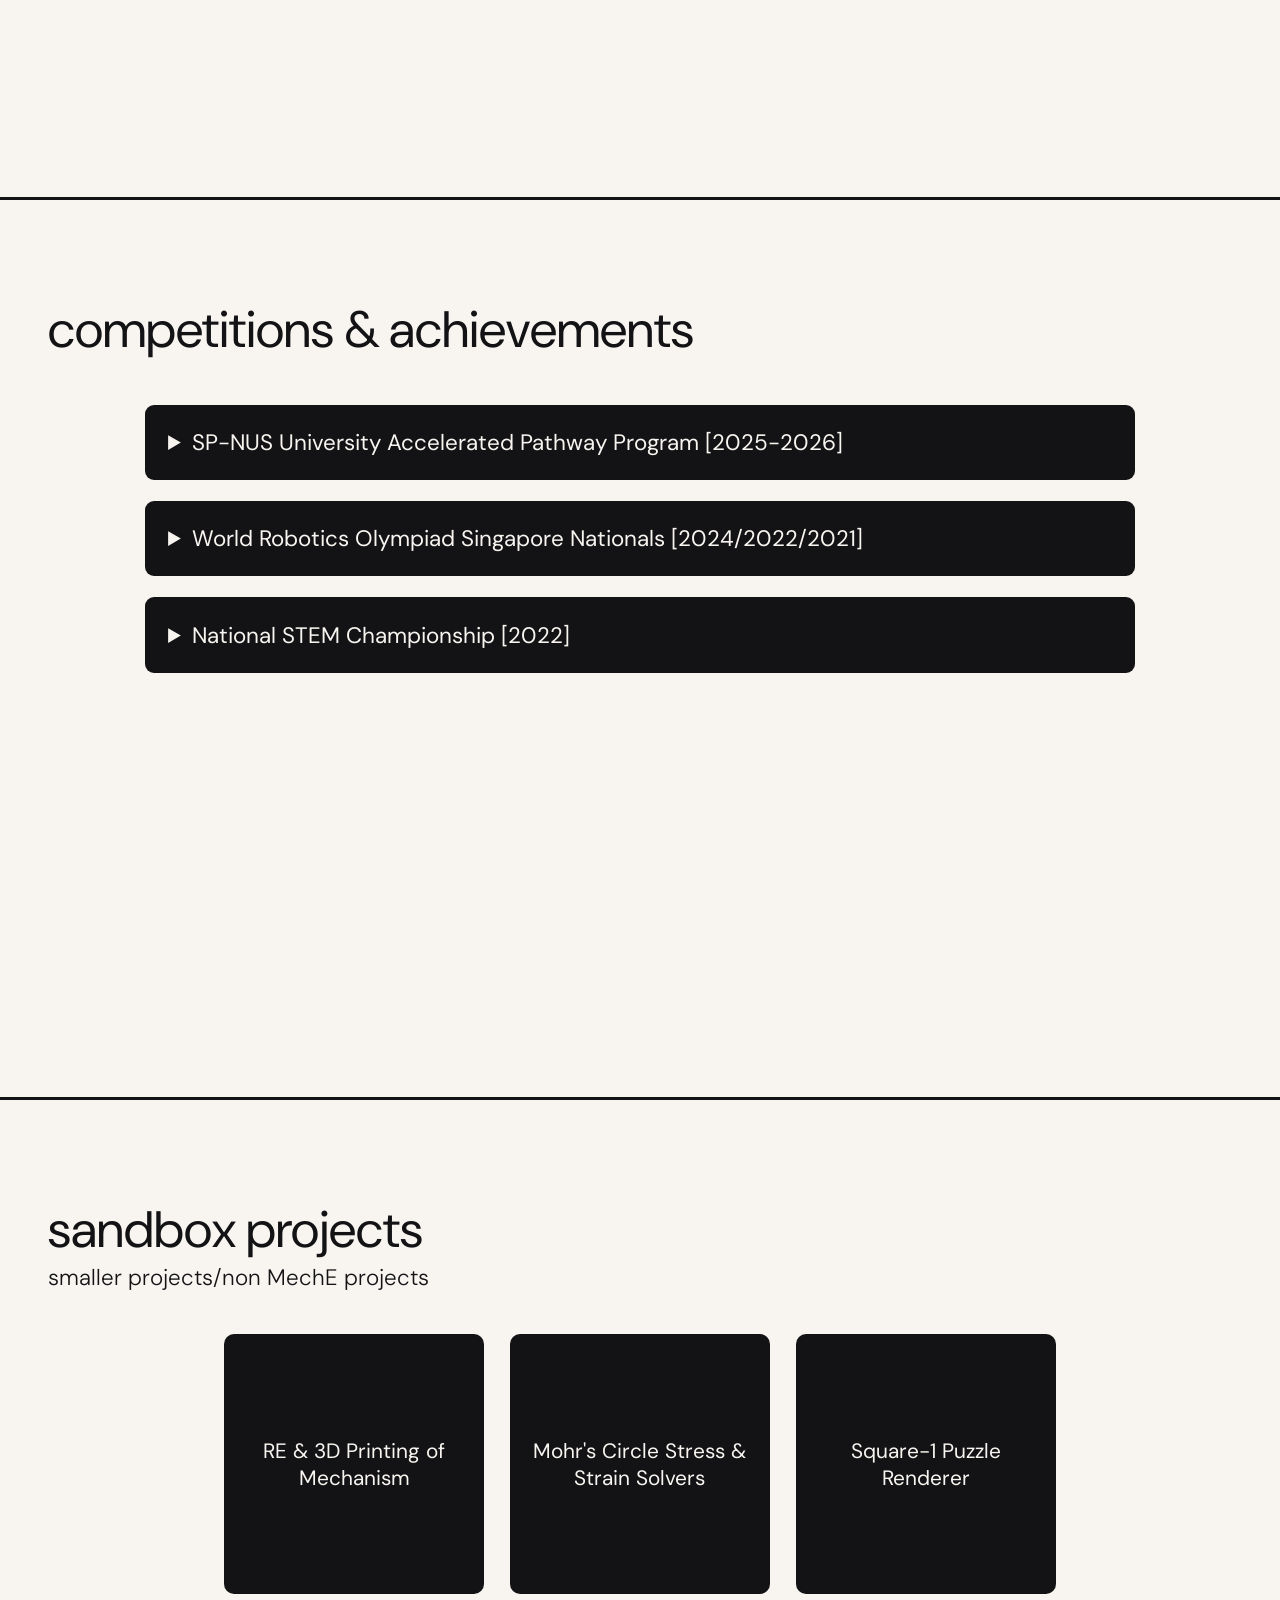
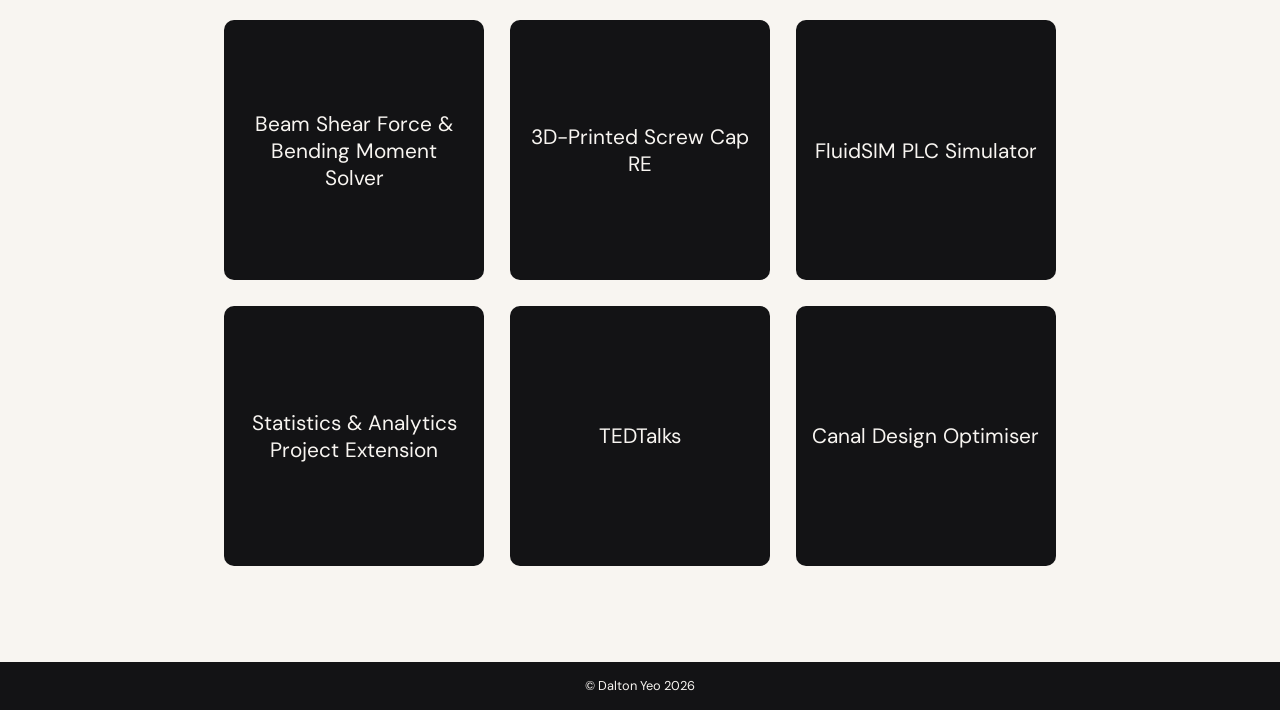
==== commit be89dcc6: "minor portfolio fixes" ====
--- a/portfolio/index.html
+++ b/portfolio/index.html
@@ -20,8 +20,9 @@
     <header id="other-header">
         <h1 class=fade-in>portfolio</h1>
         <h2 class=fade-in>hello!</h2>
-        <h4 class=fade-in>I am a Singaporean mechanical engineering student interested in CAD, design for manufacturing,
-            FEA and solid mechanics.
+        <h4 class=fade-in>I am a Singaporean Mechancial Engineering student interested in CAD, DFM,
+            FEA and solid mechanics. I mainly work with Autodesk Inventor, but I am also familiar with SOLIDWORKS and ANSYS.
+            <br>
             Here are some of my projects that I have consolidated together.
         </h4>
     </header>
@@ -206,7 +207,7 @@
                             First ever student in MAE to take 3 NUS courses alongside SP curriculum<br>
                             Gained skills in circuit analysis, motors and sensors in ME2105 [Principles of Mechatronics
                             & Automation]<br>
-                            Developed knowlegde in statics & material selection in ME1103 [Principles of Mechanics &
+                            Developed knowledge in statics & material selection in ME1103 [Principles of Mechanics &
                             Materials]<br>
                             Learnt about professional project management in PF1101A [Project Management & Finance]
                         </p>
@@ -371,7 +372,7 @@
                         as a piecewise function. The resulting SF diagram is then integrated, to get the BM diagram.
                         Both diagrams are scaled to fit in the view,
                         while remaining to scale.<br><br>
-                        The SFBM solver can be found in the <a href="resources.html">resources page</a>, or through <a
+                        The SFBM solver can be found in the <a href="/resources/">resources page</a>, or through <a
                             target="_blank" href="/pdfs/SFBM_desmoscalculator.pdf">this link</a>
                     </p>
                 </div>
--- a/styles.css
+++ b/styles.css
@@ -603,4 +603,22 @@
 
 tr:first-child>td:first-child {
     text-align: left;
+}
+
+#interactive-list, li > a{
+    font-size: clamp(0.15rem, 4vw, 1.2rem);
+    color:var(--black);
+}
+
+#interactive-list > li{
+    transition: 0.2s;
+}
+
+#interactive-list > li:hover{
+    transform: translateX(5px);
+    transition: 0.2s;
+}
+
+#disclaimer{
+    font-size: clamp(0.07rem, 2.5vw, 1rem);
 }
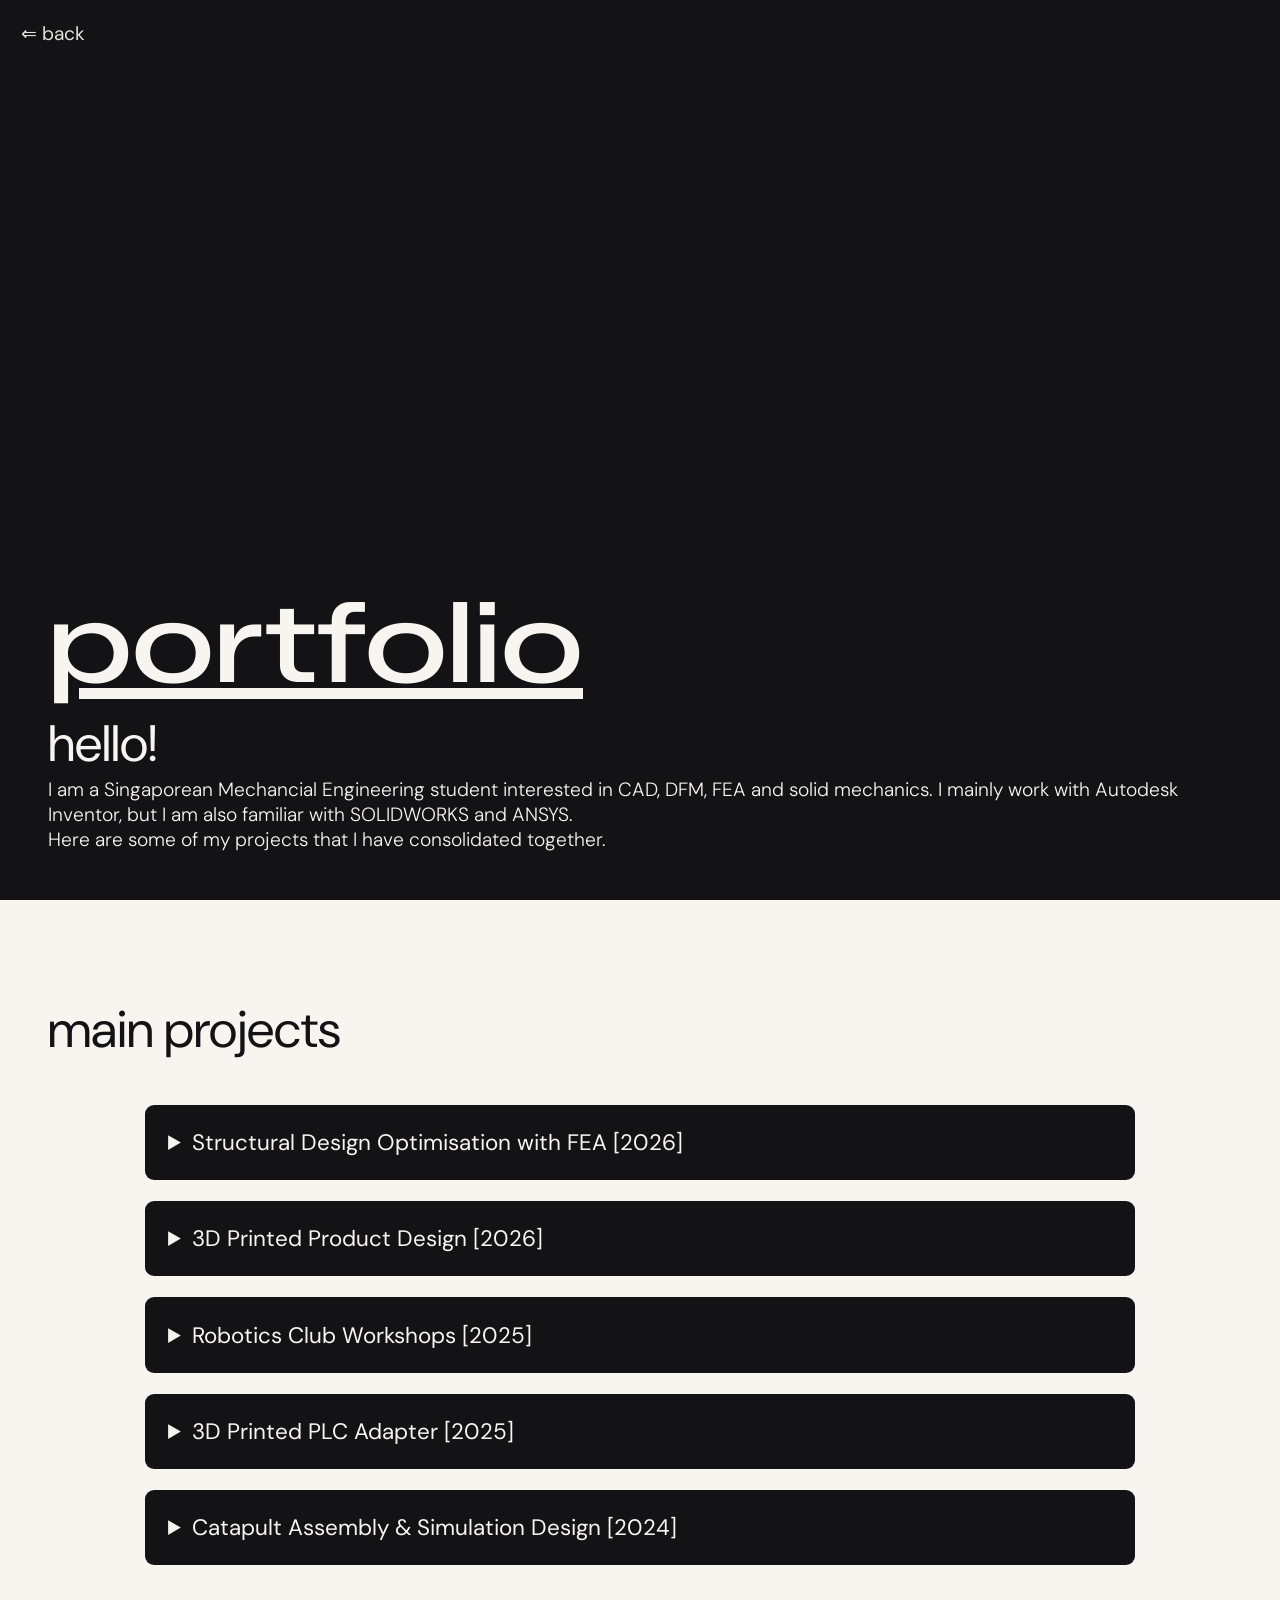
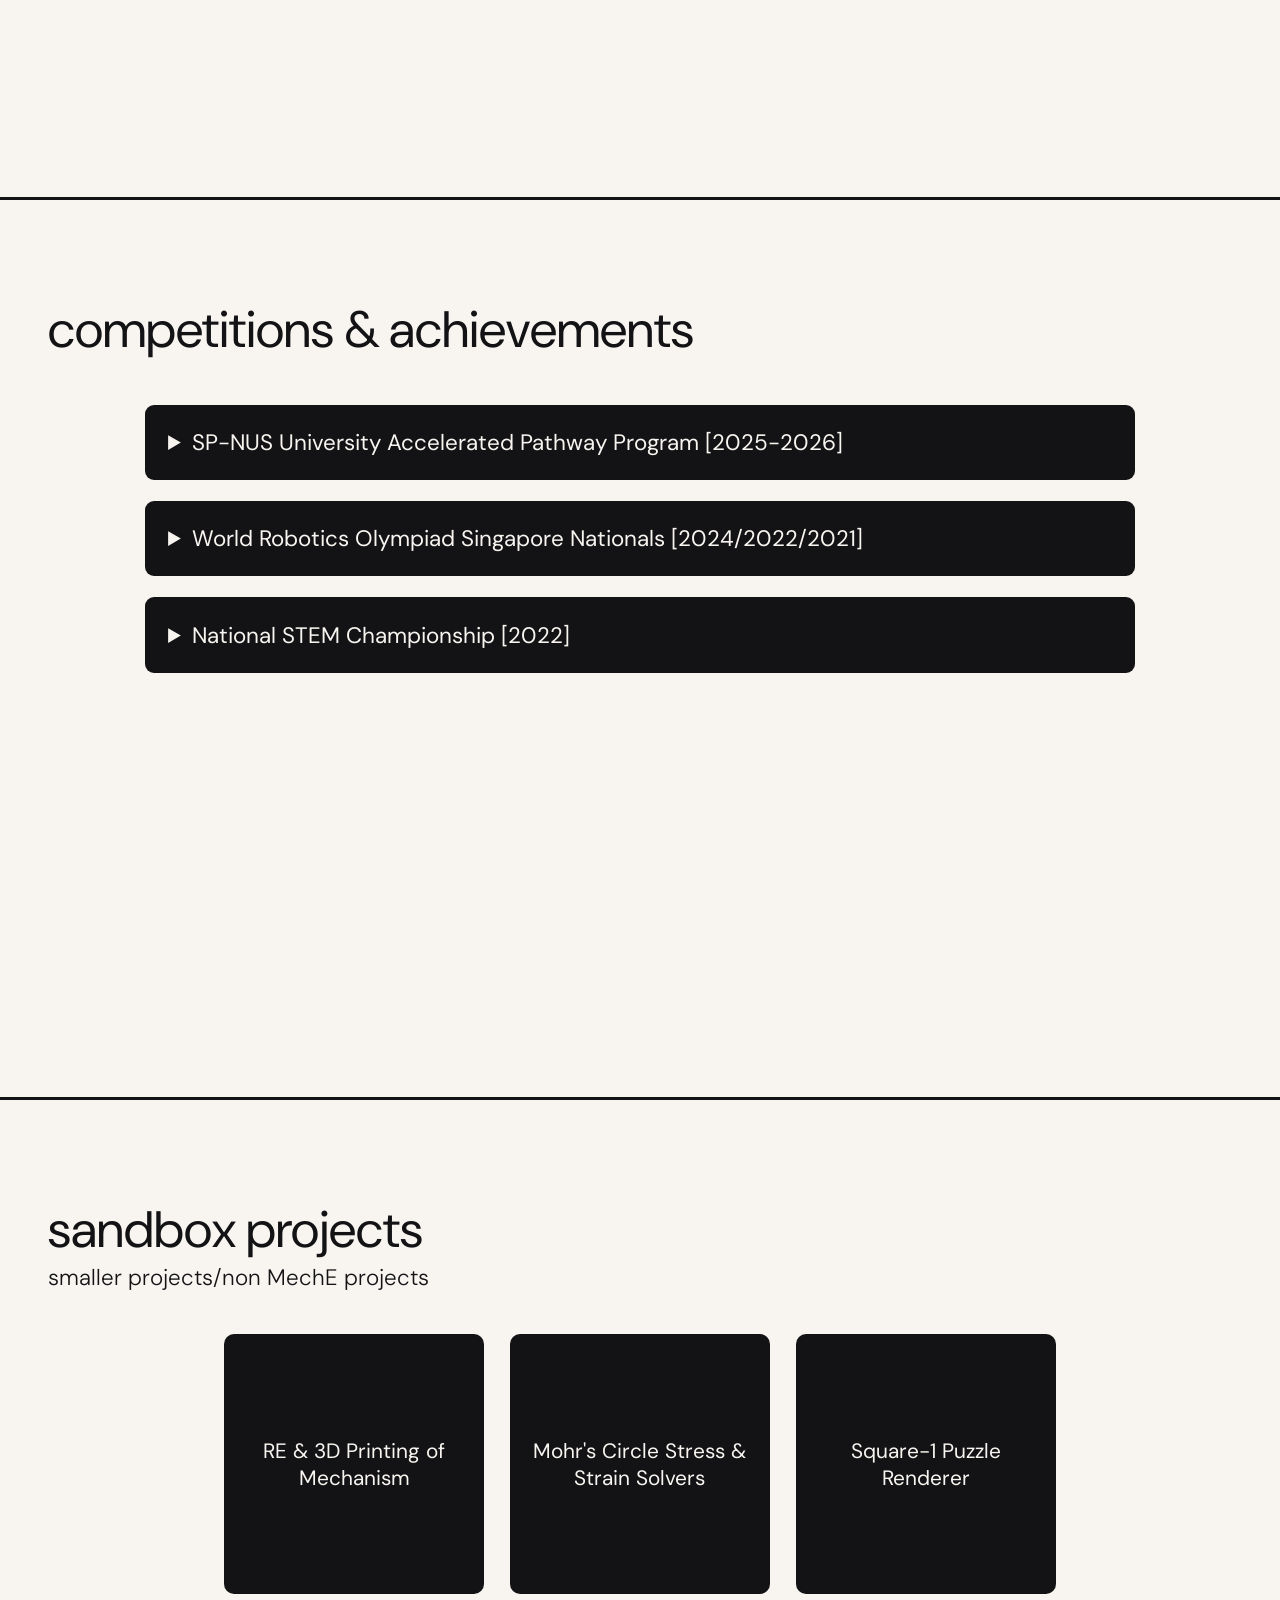
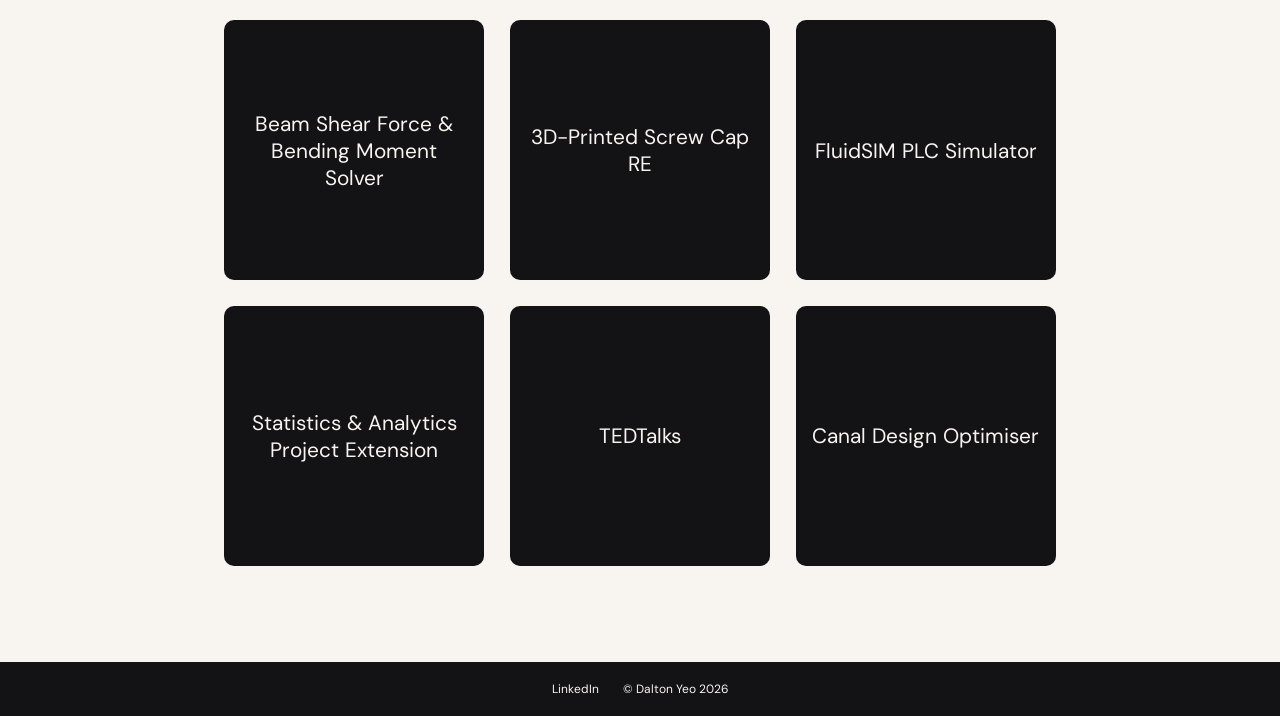
==== commit a8fd9d59: "footer update" ====
--- a/portfolio/index.html
+++ b/portfolio/index.html
@@ -486,7 +486,10 @@
         </div>
     </section>
     <footer class=black-footer>
-        <p>© Dalton Yeo 2026</p>
+        <ul>
+            <li> <a target = "_blank" rel="noopener noreferrer" href = "https://www.linkedin.com/in/daltonyeo/">LinkedIn</a> </li>
+            <li> © Dalton Yeo 2026</li>
+        </ul>
     </footer>
 </body>
 <script src="/carousel.js"></script>
--- a/styles.css
+++ b/styles.css
@@ -174,11 +174,24 @@
     padding: 1.2em;
     align-content: center;
     text-align: center;
-    font-size: 0.8em;
+}
+
+footer > ul{
+    display: flex;
+    justify-content: center;
+    gap: 1.5em;
+}
+
+footer > ul > li, footer > ul > li > a{
+    font-size: 12px;
 }
 
 .black-footer {
     background-color: var(--black);
+    color: var(--white);
+}
+
+.black-footer a{
     color: var(--white);
 }
 
@@ -223,6 +236,9 @@
 
 li>a {
     text-decoration: none;
+}
+
+.interactives{
     font-size: 1.5em;
 }
 
